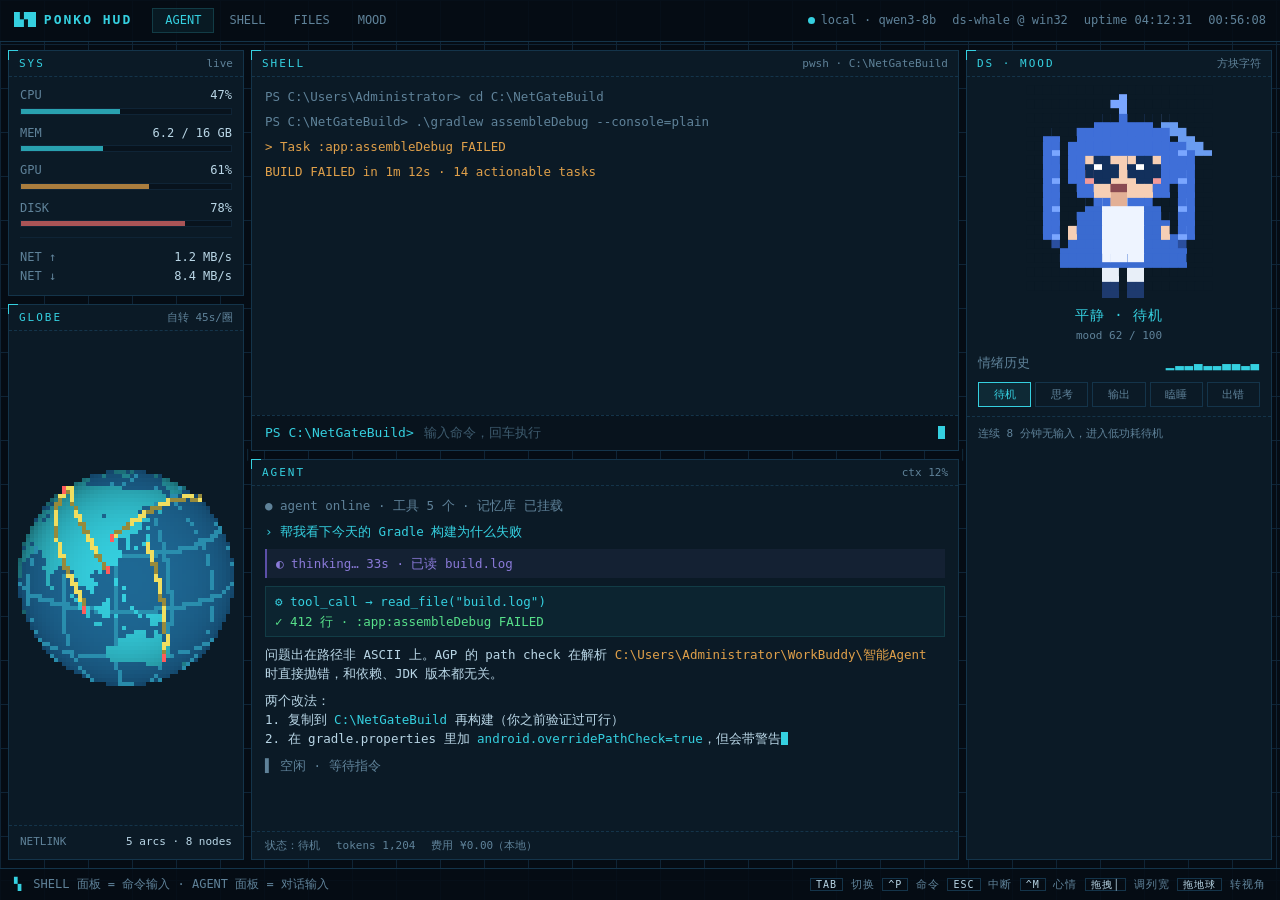
==== mockup/index.html @ c3dc3ac3 "自研文件加版权水印: 50 个文件首行加 Ponko-HUD · (c) 2026 visitor257 · MIT License · github.com/visitor257/Ponko-HUD" ====
<!DOCTYPE html>
<!-- Ponko-HUD · (c) 2026 visitor257 · MIT License · github.com/visitor257/Ponko-HUD -->
<html lang="zh-CN">
<head>
<meta charset="utf-8">
<title>PONKO HUD · 界面视觉稿</title>
<style>
  *{box-sizing:border-box}
  :root{
    --accent:#35d0e0;
    --accent-dim:#123c46;
    --line:#14344a;
    --line-soft:#0f2436;
    --bg:#050c14;
    --panel:#0b1a26;
    --panel-2:#08131d;
    --text:#b9d6e6;
    --text-dim:#5f8299;
    --font:"Cascadia Mono","JetBrains Mono","Sarasa Mono SC",Consolas,"Microsoft YaHei Mono",monospace;
  }
  html,body{height:100%}
  body{
    margin:0;background:var(--bg);color:var(--text);
    font-family:var(--font);font-size:13px;line-height:1.55;
    -webkit-font-smoothing:antialiased;
  }
  .app{
    height:100vh;display:grid;grid-template-rows:42px 1fr 32px;
    background-image:linear-gradient(var(--line-soft) 1px,transparent 1px),linear-gradient(90deg,var(--line-soft) 1px,transparent 1px);
    background-size:44px 44px;
  }
  .bar{display:flex;align-items:center;gap:14px;padding:0 14px;border-bottom:1px solid var(--line);background:rgba(5,12,20,.86)}
  .logo{color:var(--accent);letter-spacing:2px;font-weight:600}
  .logo b{background:var(--accent);color:#04141a;padding:0 6px;margin-right:8px}
  .tabs{display:flex;gap:2px;margin-left:6px}
  .tab{padding:2px 12px;color:var(--text-dim);border:1px solid transparent;font-size:12px}
  .tab.on{color:var(--accent);border-color:var(--accent-dim);background:rgba(53,208,224,.07)}
  .spacer{flex:1}
  .meta{color:var(--text-dim);font-size:12px;display:flex;gap:16px;align-items:center}
  .dot{width:7px;height:7px;border-radius:50%;background:var(--accent);display:inline-block;margin-right:6px;animation:pulse 2.4s ease-in-out infinite}
  @keyframes pulse{0%,100%{opacity:1}50%{opacity:.25}}
  .main{display:flex;padding:8px;min-height:0}
  .panel{background:var(--panel);border:1px solid var(--line);display:flex;flex-direction:column;min-height:0;position:relative;transition:border-color .15s}
  .panel:hover{border-color:var(--accent-dim)}
  .col{display:flex;flex-direction:column;gap:8px;min-height:0}
  .split{width:7px;flex:none;cursor:col-resize;display:flex;align-items:center;justify-content:center;color:var(--line)}
  .split::before{content:"│";font-size:10px}
  .split:hover,.split.active{color:var(--accent)}
  .chat::-webkit-scrollbar{width:6px}
  .chat::-webkit-scrollbar-thumb{background:var(--accent-dim)}
  .chat::-webkit-scrollbar-track{background:transparent}
  .panel::after{content:"";position:absolute;top:-1px;left:-1px;width:9px;height:9px;border-top:1px solid var(--accent);border-left:1px solid var(--accent)}
  .ph{padding:4px 10px;font-size:11px;letter-spacing:2px;color:var(--accent);border-bottom:1px dashed var(--line);display:flex;justify-content:space-between}
  .ph span{color:var(--text-dim);letter-spacing:0}
  .pb{padding:9px 11px;overflow:hidden}
  .row{display:flex;justify-content:space-between;margin-bottom:3px;font-size:12px}
  .row i{color:var(--text-dim);font-style:normal}
  .bar-track{height:7px;background:var(--panel-2);border:1px solid var(--line-soft);margin-bottom:9px;position:relative;overflow:hidden}
  .bar-fill{height:100%;background:var(--accent);opacity:.75}
  .bar-fill.warn{background:#e0a04a}
  .bar-fill.crit{background:#e06a6a}
  .sep{height:1px;background:var(--line-soft);margin:10px 0}
  .spark{color:var(--accent);letter-spacing:1px;font-size:14px}
  .kv{display:flex;justify-content:space-between;font-size:12px;color:var(--text-dim)}
  .kv b{color:var(--text);font-weight:400}
  .term{flex:1;padding:9px 13px;overflow-y:auto;font-size:12.5px;color:var(--text-dim);line-height:1.75}
  .term p{margin:0 0 3px}
  .term .warn{color:#e0a04a}
  .cmdline{display:flex;align-items:center;gap:8px;border-top:1px dashed var(--line);padding:7px 13px;background:var(--panel-2)}
  .cmdline .ps{color:var(--accent);white-space:nowrap}
  .cmdline input::placeholder{color:#3d5a6d}
  .moodhist{display:flex;justify-content:space-between;align-items:baseline;padding:0 11px 8px;color:var(--text-dim)}
  /* chat */
  .chat{flex:1;padding:10px 13px;overflow-y:auto;font-size:12.5px}
  .chat p{margin:0 0 7px}
  .sys{color:var(--text-dim)}
  .u{color:var(--accent)}
  .a{color:var(--text)}
  .think{color:#8a7ad8;background:rgba(138,122,216,.07);border-left:2px solid #5b4fa8;padding:5px 9px;margin-bottom:8px}
  .tool{border:1px solid var(--accent-dim);background:rgba(53,208,224,.05);padding:5px 9px;margin-bottom:8px}
  .tool .t{color:var(--accent)}
  .tool .r{color:#57e08a}
  .cursor{display:inline-block;width:7px;height:13px;background:var(--accent);vertical-align:-2px;animation:blink .9s step-end infinite}
  @keyframes blink{0%,49%{opacity:1}50%,100%{opacity:0}}
  .chatfoot{border-top:1px dashed var(--line);padding:5px 13px;font-size:11px;color:var(--text-dim);display:flex;gap:16px}
  /* mood */
  .charbox{padding:10px 0 4px;text-align:center}
  pre.art{margin:0;display:inline-block;font-size:14px;line-height:14px;letter-spacing:0;font-family:var(--font)}
  .moodname{text-align:center;font-size:14px;color:var(--accent);letter-spacing:1px}
  .moodval{text-align:center;font-size:11px;color:var(--text-dim);margin-bottom:8px}
  .chips{display:flex;flex-wrap:wrap;gap:4px;padding:0 11px 9px}
  .chip{flex:1 1 auto;text-align:center;font-size:11px;padding:3px 6px;border:1px solid var(--line);color:var(--text-dim);cursor:pointer;user-select:none;white-space:nowrap}
  .chip:hover{border-color:var(--accent-dim);color:var(--text)}
  .chip.on{border-color:var(--accent);color:var(--accent);background:rgba(53,208,224,.08)}
  .tip{font-size:11px;color:var(--text-dim);padding:0 11px 10px;border-top:1px dashed var(--line);padding-top:8px}
  /* globe */
  .globebox{flex:1;display:flex;align-items:center;justify-content:center;min-height:0;padding:8px;position:relative}
  canvas.globe{image-rendering:pixelated;cursor:grab}
  canvas.globe.grabbing{cursor:grabbing}
  .globeinfo{display:flex;justify-content:space-between;font-size:11px;color:var(--text-dim);padding:0 11px 9px;border-top:1px dashed var(--line);padding-top:7px}
  .globeinfo b{color:var(--text);font-weight:400}
  .foot{display:flex;align-items:center;gap:12px;padding:0 14px;border-top:1px solid var(--line);background:rgba(5,12,20,.86);font-size:12px}
  .prompt{color:var(--accent)}
  .keys{color:var(--text-dim);font-size:11px;margin-left:auto;letter-spacing:1px}
  .keys kbd{border:1px solid var(--line);padding:0 5px;color:var(--text);font-family:var(--font);font-size:10px}
  input.cmd{flex:1;background:transparent;border:0;outline:0;color:var(--text);font-family:var(--font);font-size:12.5px;caret-color:var(--accent)}
</style>
</head>
<body>
<div class="app">

  <div class="bar">
    <div class="logo"><b>▚</b>PONKO HUD</div>
    <div class="tabs">
      <div class="tab on">AGENT</div>
      <div class="tab">SHELL</div>
      <div class="tab">FILES</div>
      <div class="tab">MOOD</div>
    </div>
    <div class="spacer"></div>
    <div class="meta">
      <span><span class="dot"></span>local · qwen3-8b</span>
      <span id="host">ds-whale @ win32</span>
      <span>uptime 04:12:31</span>
      <span id="clock">--:--:--</span>
    </div>
  </div>

  <div class="main">

    <div class="col" id="pLeft" style="width:236px;flex:none">
      <div class="panel">
        <div class="ph">SYS<span>live</span></div>
        <div class="pb">
          <div class="row"><i>CPU</i><span>47%</span></div>
          <div class="bar-track"><div class="bar-fill" style="width:47%"></div></div>
          <div class="row"><i>MEM</i><span>6.2 / 16 GB</span></div>
          <div class="bar-track"><div class="bar-fill" style="width:39%"></div></div>
          <div class="row"><i>GPU</i><span>61%</span></div>
          <div class="bar-track"><div class="bar-fill warn" style="width:61%"></div></div>
          <div class="row"><i>DISK</i><span>78%</span></div>
          <div class="bar-track"><div class="bar-fill crit" style="width:78%"></div></div>
          <div class="sep"></div>
          <div class="kv"><span>NET ↑</span><b>1.2 MB/s</b></div>
          <div class="kv"><span>NET ↓</span><b>8.4 MB/s</b></div>
        </div>
      </div>

      <div class="panel" style="flex:1;min-height:0">
        <div class="ph">GLOBE<span id="globestat">自转 45s/圈</span></div>
        <div class="globebox" id="globebox"><canvas class="globe" id="globe"></canvas></div>
        <div class="globeinfo">
          <span>NETLINK</span>
          <b><span id="arcsN">5</span> arcs · <span id="nodesN">8</span> nodes</b>
        </div>
      </div>
    </div>

    <div class="split" id="s1"></div>

    <div class="col" style="flex:1;min-width:0">
      <div class="panel" style="flex:1;min-height:0">
        <div class="ph">SHELL<span>pwsh · C:\NetGateBuild</span></div>
        <div class="term">
          <p>PS C:\Users\Administrator&gt; cd C:\NetGateBuild</p>
          <p>PS C:\NetGateBuild&gt; .\gradlew assembleDebug --console=plain</p>
          <p class="warn">&gt; Task :app:assembleDebug FAILED</p>
          <p class="warn">BUILD FAILED in 1m 12s · 14 actionable tasks</p>
        </div>
        <div class="cmdline">
          <span class="ps">PS C:\NetGateBuild&gt;</span>
          <input class="cmd" placeholder="输入命令，回车执行" spellcheck="false">
          <span class="cursor"></span>
        </div>
      </div>

      <div class="panel" style="flex:1;min-height:0">
        <div class="ph">AGENT<span id="ctx">ctx 12%</span></div>
      <div class="chat">
        <p class="sys">● agent online · 工具 5 个 · 记忆库 已挂载</p>
        <p class="u">› 帮我看下今天的 Gradle 构建为什么失败</p>
        <div class="think">◐ thinking… 33s · 已读 build.log</div>
        <div class="tool">
          <div class="t">⚙ tool_call → read_file("build.log")</div>
          <div class="r">✓ 412 行 · :app:assembleDebug FAILED</div>
        </div>
        <p class="a">问题出在路径非 ASCII 上。AGP 的 path check 在解析
        <span style="color:#e0a04a">C:\Users\Administrator\WorkBuddy\智能Agent</span>
        时直接抛错，和依赖、JDK 版本都无关。</p>
        <p class="a">两个改法：<br>
        1. 复制到 <span class="u">C:\NetGateBuild</span> 再构建（你之前验证过可行）<br>
        2. 在 gradle.properties 里加 <span class="u">android.overridePathCheck=true</span>，但会带警告<span class="cursor"></span></p>
        <p class="sys" id="streamline">▌ 流式输出中 · 3.2 tok/s</p>
      </div>
      <div class="chatfoot">
        <span id="footstate">状态：待机</span>
        <span>tokens 1,204</span>
        <span>费用 ¥0.00（本地）</span>
      </div>
      </div>
    </div>

    <div class="split" id="s2"></div>

    <div class="col" id="pRight" style="width:306px;flex:none">
      <div class="panel" style="flex:1;min-height:0">
        <div class="ph">DS · MOOD<span>方块字符</span></div>
        <div class="charbox"><pre class="art" id="art"></pre></div>
        <div class="moodname" id="moodname">平静 · 待机</div>
        <div class="moodval" id="moodval">mood 62 / 100</div>
        <div class="moodhist"><span>情绪历史</span><span class="spark" id="spark">▁▂▂▃▂▂▃▃▂▃</span></div>
        <div class="chips" id="chips">
          <div class="chip on" data-s="idle">待机</div>
          <div class="chip" data-s="think">思考</div>
          <div class="chip" data-s="stream">输出</div>
          <div class="chip" data-s="sleepy">瞌睡</div>
          <div class="chip" data-s="error">出错</div>
        </div>
        <div class="tip" id="tip">连续 8 分钟无输入，进入低功耗待机</div>
      </div>
    </div>

  </div>

  <div class="foot">
    <span class="prompt">▚</span>
    <span style="color:var(--text-dim)">SHELL 面板 = 命令输入 · AGENT 面板 = 对话输入</span>
    <span class="keys"><kbd>TAB</kbd> 切换 <kbd>^P</kbd> 命令 <kbd>ESC</kbd> 中断 <kbd>^M</kbd> 心情 <kbd>拖拽│</kbd> 调列宽 <kbd>拖地球</kbd> 转视角</span>
  </div>

</div>

<script>
/*PIXEL-BEGIN*/
const W = 22, H = 30, BG = '#0b1a26';
const P = {
  hair:'#3f6fd8', hi:'#7aa6ff', dark:'#2a4e9e',
  skin:'#f6cfb5', sh:'#e3b096',
  eye:'#12305c', white:'#ffffff', blush:'#f19a9a',
  dress:'#3a6bd0', apron:'#eef4ff', sock:'#e8eff8', shoe:'#1e3a6e',
  fin:'#6a9cf0', zzz:'#93bcff', spark:'#ffe08a', tear:'#8fd8ff', mouth:'#8a4a52'
};
function build(st){
  const g=[]; for(let y=0;y<H;y++) g.push(new Array(W).fill(BG));
  const set=(x,y,c)=>{ x=Math.round(x); y=Math.round(y); if(x>=0&&x<W&&y>=0&&y<H) g[y][x]=c; };
  const ell=(cx,cy,rx,ry,c,f)=>{
    for(let y=Math.floor(cy-ry);y<=Math.ceil(cy+ry);y++)
      for(let x=Math.floor(cx-rx);x<=Math.ceil(cx+rx);x++){
        const dx=(x-cx)/rx, dy=(y-cy)/ry;
        if(dx*dx+dy*dy<=1 && (!f||f(x,y))) set(x,y,c);
      }
  };
  for(let y=7;y<=21;y++){ set(2,y,P.hair); set(3,y,P.hair); set(18,y,P.hair); set(19,y,P.hair); }
  for(let y=9;y<=21;y+=4){ set(3,y,P.hi); set(18,y,P.hi); }
  set(3,22,P.dark); set(18,22,P.dark);
  set(11,1,P.hi); set(11,2,P.hi); set(11,3,P.hi); set(10,2,P.hi);
  for(let i=0;i<5;i++){ set(16+i,5+i,P.fin); set(17+i,5+i,P.fin); }
  ell(11,10.5,7,6.5,P.hair);
  ell(11,8.6,6.2,4.4,P.hi,(x,y)=> y<9 && x<14 && x>8);
  ell(11,11.6,4.7,4.5,P.skin);
  ell(11,10.5,7,6.5,P.hair,(x,y)=> y<=9);
  ell(11,10.5,7,6.5,P.hair,(x,y)=> y>9 && (x<=5 || x>=17));
  const eyeL=8.5, eyeR=13.5;
  if(st==='sleepy'){
    for(let x=eyeL-1.5;x<=eyeL+1.5;x++) set(x,12,P.eye);
    for(let x=eyeR-1.5;x<=eyeR+1.5;x++) set(x,12,P.eye);
  } else if(st==='error'){
    [-1,0,1].forEach(d=>{ set(eyeL-1+d,12+(d===0?-1:0),P.eye); set(eyeR-1+d,12+(d===0?-1:0),P.eye); });
  } else if(st==='think'){
    ell(eyeL,11.6,1.7,1.9,P.eye);
    for(let x=eyeR-1.5;x<=eyeR+1.5;x++) set(x,12,P.eye);
  } else {
    const r = st==='stream' ? 2.05 : 1.7;
    ell(eyeL,11.6,r,r*1.15,P.eye); ell(eyeR,11.6,r,r*1.15,P.eye);
    set(eyeL-0.6,11,P.white); set(eyeR-0.6,11,P.white);
  }
  if(st==='idle'||st==='stream'){ set(7,13.4,P.blush); set(15,13.4,P.blush); }
  if(st==='stream'){ set(10,14,P.mouth); set(11,14,P.mouth); set(10,15,P.mouth); set(11,15,P.mouth); }
  else if(st==='error'){ set(10,15,P.mouth); set(11,14.6,P.mouth); set(12,15,P.mouth); }
  else { set(10,14,P.mouth); set(11,14,P.mouth); }
  if(st==='sleepy'){ set(2,5,P.zzz); set(3,4,P.zzz); set(4,3,P.zzz); set(1,3,P.zzz); }
  if(st==='think'){ set(18,13,P.spark); set(19,13,P.spark); set(20,13,P.spark); }
  if(st==='stream'){ set(4,4,P.spark); set(20,16,P.spark); set(3,17,P.spark); }
  if(st==='error'){ set(15,14,P.tear); set(15,15,P.tear); }
  set(10,15,P.sh); set(11,15,P.sh); set(10,16,P.sh); set(11,16,P.sh);
  for(let y=17;y<=25;y++){ const hw=Math.round(4+(y-17)*0.42); for(let x=11-hw;x<=11+hw;x++) set(x,y,P.dress); }
  for(let y=18;y<=24;y++) for(let x=9;x<=13;x++) set(x,y,P.apron);
  for(let x=9;x<=13;x++) set(x,17,P.apron);
  set(6,18,P.dress); set(6,19,P.dress); set(5,20,P.skin); set(5,21,P.skin);
  set(15,18,P.dress); set(15,19,P.dress); set(16,20,P.skin); set(16,21,P.skin);
  for(let y=26;y<=27;y++){ set(9,y,P.sock); set(10,y,P.sock); set(12,y,P.sock); set(13,y,P.sock); }
  for(let y=28;y<=29;y++){ set(9,y,P.shoe); set(10,y,P.shoe); set(12,y,P.shoe); set(13,y,P.shoe); }
  return g;
}
/*PIXEL-END*/

const STATES = {
  idle:   {name:'平静 · 待机',  color:'#35d0e0', mood:62, sp:'▁▂▂▃▂▂▃▃▂▃', foot:'状态：待机',   line:'▌ 空闲 · 等待指令',        tip:'连续 8 分钟无输入，进入低功耗待机'},
  think:  {name:'专注 · 思考中', color:'#ffb454', mood:78, sp:'▃▄▃▅▆▅▄▅▆▇', foot:'状态：思考中', line:'◐ 推理中 · 已调用 1 个工具', tip:'上下文 12% · 单轮思考 33s'},
  stream: {name:'兴奋 · 输出中', color:'#57e08a', mood:88, sp:'▂▃▅▆▇█▇▆▇█', foot:'状态：输出中', line:'▌ 流式输出中 · 3.2 tok/s',  tip:'3.2 tok/s · 已输出 1,204 tokens'},
  sleepy: {name:'困倦 · 打瞌睡', color:'#8b7ff0', mood:30, sp:'▅▄▃▂▂▁▁▁▂▁', foot:'状态：打瞌睡', line:'z Z z · 已 42 分钟空闲',    tip:'已 42 分钟空闲，建议丢点新任务给它'},
  error:  {name:'沮丧 · 出错',  color:'#ff6b6b', mood:22, sp:'▆▅▇▆▅▃▂▁▁▁', foot:'状态：出错',   line:'! 上次构建失败 · 重试中', tip:'上一轮工具调用失败，心情回落'}
};

const art = document.getElementById('art');
function render(state){
  const g = build(state);
  let html = '';
  for(let y=0; y<H; y+=2){
    for(let x=0; x<W; x++){
      html += '<span style="color:'+g[y][x]+';background:'+g[y+1][x]+'">▀</span>';
    }
    html += '\n';
  }
  art.innerHTML = html;
  const m = STATES[state];
  document.documentElement.style.setProperty('--accent', m.color);
  document.getElementById('moodname').textContent = m.name;
  document.getElementById('moodval').textContent = 'mood ' + m.mood + ' / 100';
  document.getElementById('tip').textContent = m.tip;
  document.getElementById('spark').textContent = m.sp;
  document.getElementById('footstate').textContent = m.foot;
  document.getElementById('streamline').textContent = m.line;
}

document.getElementById('chips').addEventListener('click', e=>{
  const chip = e.target.closest('.chip');
  if(!chip) return;
  document.querySelectorAll('.chip').forEach(c=>c.classList.remove('on'));
  chip.classList.add('on');
  render(chip.dataset.s);
});

function tick(){
  const d = new Date();
  const p = n => String(n).padStart(2,'0');
  document.getElementById('clock').textContent = p(d.getHours())+':'+p(d.getMinutes())+':'+p(d.getSeconds());
}
function makeDrag(split, panel, dir){
  let sx=0, sw=0;
  split.addEventListener('mousedown', e=>{ sx=e.clientX; sw=panel.offsetWidth; split.classList.add('active'); e.preventDefault(); });
  window.addEventListener('mousemove', e=>{
    if(split.classList.contains('active')) panel.style.width = Math.max(170, sw + (e.clientX - sx)*dir) + 'px';
  });
  window.addEventListener('mouseup', ()=> split.classList.remove('active'));
}
makeDrag(document.getElementById('s1'), document.getElementById('pLeft'), 1);
makeDrag(document.getElementById('s2'), document.getElementById('pRight'), -1);

/* ---- GLOBE：locationGlobe 的字符网格复刻（球面反投影 + 半块字符） ---- */
const MASK_B64="////////////////////////////////////////////////////////////////////////////////////////////////////////////////////////[base64]/8wAAP///gAAAAAAAAAAAAAAAAAAAAAAAAAAAAAAAAAAAAAAAAAAAAAAAAv//4D/////no+AAAAAAAAAAAAAAAAAAAAAAAAAAAAAAAAAAAAAAAAAAAAAA+AD/x///////+AAAAAAAAAAAAAAAAAAPgAAAAAAAAAAAAAAAAAAAAAAAAAAA///+Af//////4AAAAAfHgAAAAAAAAAAD4AAAAAAAAAAAAAAAAAAAAAAAAADzH//5////////wAAAAAfsAAAAAAAAAAAAD4AAAAAAAAAAAAAAAAAAAAAAEYIABO/Ad///////+AAAAAOCAAAAAAAAAAAAAcAAAAAAAAAAAAAAAAAAAAAB9CAA69+AP///////8AAAAAAAAAAAAAA4AAAAB+8AAAAAAAAAAAAAAAAAAAAAX/4czj4AAAP/////uAAAAAAAAAAAADgAAAB////AAAB9oAAAAAAAAAAAAAAOAgAAAAAAAAH////+eAAAAAAAAAAAAOAAAAf////AAAAAAAAAAAAAAAAAAAAP+AYe+O9AAAD////v8AAAAAAAAAAAA4AAAH//////H4AGAAAAAAAAAAAAAAAfv+4/Q/9gAAD////6wAAAAAAAAAAABwAHln///////8AfwAAAAAwAAAAAAAAOP/8E4//9AADf////wAAAAAAAAAAADwAP/////////4///wAAAAAAAP8AAAEAHf+B8f//YAA////+wAAAAAAD/gAAAcA///////////////8AAAAAB///+f/3H//D+Dzf4AB3///8AAAAAAB//4AAQA+fv///////////////v8wAP////////R8D/z5P+AAf//zAAAAAAAP///wMH//3+/////////////////+AD/////+///////4f/wA///wAAAAAAAP///+P////v//////////////////4E//////8//////gjv+A///gAAAAAAAf//5+P//////////////////////74///////4/////7A/+YAf/wAA/8AAAA/8f+D///////////////////////AwIf///////////zw//gAP/gAAP8AAAD/4/+f//////////////////////+AMH///////////+HIA/wAP/gAADAAAAP/z/////////////////////////+AAf///////////8AwgHAAD/AAAAAAAA//H/////////////////////////7AAf///////9///wAA/AAAB+AAAAAAAB/+H/O////////////////////jv+AAAP//z////////wAA/4AAAOAAAAAAAB//H/n////////////////////A/8AAAR/bAD////9//gAA/4wAAAAAAAAAAB//g7///////////////////++DgAAAAAD0AAf//////4AA/94AAAAAAAAAYA52D7/3////////////////4AAHAAAAAADcAAP////+/8AAf/8AAAAAAAAD8AC+i///////////////////wAAfgAAAAAMAAAD///////wCf/+AAAAAAAAA8AOeH///////////////////AAA/gAAAABwAAAD///////+Af//AAAAAAAAA8APQH//////////////v///8AAA/AAAAAEAAAAAf///////z///4AAAAAAAHuANRv//////////////v///+AAA/AAAAAQAAAABf///////x///8AAAAAAAPHg/////////////////f////6AA8AAAAAAAAAAAn///////5///8AAAAAAAPPx////////////////9/////+AA4AAAAAAAAAAAD///////////4AAAAAAAAP3///////////////9//////6AAgAAAAAAAAAAAD///////////kAAAAAAAAQf//////////////////////7AAAAAAAAAAAAAABv/////v//+MPAAAAAAAAC///////////////////////7AAAAAAAAAAAAAAAf/////z///wfgAAAAAAAf///////////////////////yAAAAAAAAAAAAAAAP////+B///gDgAAAAAAAH///////////////////////iAAAAAAAAAAAAAAAP/////////pAAAAAAAAAD/////vv////////////////DAAAAAAAAAAAAAAAP/////5H//+AAAAAAAAAB//v//H//f/////////////+AAAAAAAAAAAAAAAAP/////7n/+4AAAAAAAAAB//H/+AP/P/////////////8CAAAAAAAAAAAAAAAP/////z8fwAAAAAAAAADj/jz/8AD/H/////////////4HwAAAAAAAAAAAAAAP/////zx/gAAAAAAAAAH/4Bw/8AB/B///+////////+ADAAAAAAAAAAAAAAAP//////v/wAAAAAAAAAH/4A8f8PB/g////////////8AAAAAAAAAAAAAAAAAP///////8AAAAAAAAAAH/gMHfJ///x////////////4AMAAAAAAAAAAAAAAAP///////8AAAAAAAAAAH/IMCOP///x///////////ZwAMAAAAAAAAAAAAAAAH///////4AAAAAAAAAAH/AACHH///g///////////BwAMAAAAAAAAAAAAAAAH///////wAAAAAAAAAAH+AAYGH///x///////////44CYAAAAAAAAAAAAAAAD///////wAAAAAAAAAAAgf+AABs//////////////g4D4AAAAAAAAAAAAAAAB///////4AAAAAAAAAAAh/+AAgE//////////////A4f4AAAAAAAAAAAAAAAB///////gAAAAAAAAAAB//+AAAA//////////////Ax2AAAAAAAAAAAAAAAAAP/////+AAAAAAAAAAAD//+AAAB//////////////wjwAAAAAAAAAAAAAAAAAH/////8AAAAAAAAAAAH///4OAB//////////////wDAAAAAAAAAAAAAAAAAAH/////4AAAAAAAAAAAP///8P4T//////////////wCAAAAAAAAAAAAAAAAAACf////4AAAAAAAAAAAP////v////////////////4AAAAAAAAAAAAAAAAAAAB///zgYAAAAAAAAAAAP/////////n///////////wAAAAAAAAAAAAAAAAAAAAv//AAYAAAAAAAAAAAf/////////n///////////wAAAAAAAAAAAAAAAAAAAB3/+AAcAAAAAAAAAAB///////8//z///////////gAAAAAAAAAAAAAAAAAAAAb/+AAMgAAAAAAAAAD///////8//4X//////////AAAAAAAAAAAAAAAAAAAAAJ/+AANAAAAAAAAAAH///////+f/0T//////////AAAAAAAAAAAAAAAAAAAAAI/8AABAAAAAAAAAAH///////+f/94Af///////+QAAAAAAAAAAAAAAAAAAAACf8AAAoAAAAAAAAAP////////P//+AP///////4wAAAAAAAAAAAAAAAAAAAAAP8AAvAAAAAAAAAAf////////n///AH///////AgAAAAAAAAAAAAAAAAAAAAAH+AYTgAAAAAAAAAf////////n//+AD///P//+AAAAAAAAAAAAAAAAAAAAAAAH+B4AYAAAAAAAAAf////////j//+AA//4P/+IAAAAAAAAAAAAAAAgAAAAAAAH/B4ABwAAAAAAAAf////////h//8AAf/gD/8YAAAAAAAAAAAAAAAAAAAAAAAD/nwAH9AAAAAAAAP////////x//4AAf/AD/8QAAAAAAAAAAAAAAAAAAAAAAAAf/wAAAAAAAAAAAP////////4//gAAf+AB/+AAwAAAAAAAAAAAAAAAAAAAAAAH/wAAAAAAAAAAAf////////4/+AAAf8AD//AAwAAAAAAAAAAAAAAAAAAAAAAAP/AAAAAAAAAAAf////////+f8AAAP4AAP/gAwAAAAAAAAAAAAAAAAAAAAAAAD/gAAAAAAAAAAf////////+fgAAAPwAAP/gAwAAAAAAAAAAAAAAAAAAAAAAAA/gAAAAAAAAAAf/////////eAAAAHwAAP/gAsAAAAAAAAAAAAAAAAAAAAAAAAHgAAAAAAAAAAf/////////gBAAAHwAAM/gAGAAAAAAAAAAAAAAAAAAAAAAAADABoAAAAAAAAf/////////gIAAADwAAMfgALAAAAAAAAAAAAAAAAAAAAAAAADgP/OAAAAAAAH//////////4AAADwAAIPABAAAAAAAAAAAAAAAAAAAAAAAAABwPf+AAAAAAAD//////////4AAAD4AAIGACJAAAAAAAAAAAAAAAAAAAAAAAAA9///AAAAAAAB//////////wAAABIAAMAAEHAAAAAAAAAAAAAAAAAAAAAAAAAE///wAAAAAAB//////////wAAAAMAAGAAALgAAAAAAAAAAAAAAAAAAAAAAAAAf//4AAAAAAAf/////////gAAAAMAADAAMDAAAAAAAAAAAAAAAAAAAAAAAAAA////gAAAAAAP/B///////gAAAAAABDgAeAAAAAAAAAAAAAAAAAAAAAAAAAAAf///4AAAAAACAA3//////AAAAAAAAzwA+AAAAAAAAAAAAAAAAAAAAAAAAAAAf///4AAAAAAAAAL/////+AAAAAAAAZwB8AAAAAAAAAAAAAAAAAAAAAAAAAAA////8AAAAAAAAAD/////8AAAAAAAAPwH8AIAAAAAAAAAAAAAAAAAAAAAAAAB////+AAAAAAAAAH/////4AAAAAAAAHwf8AYAAAAAAAAAAAAAAAAAAAAAAAAD/////AAAAAAAAAH/////gAAAAAAAAH4f80IAAAAAAAAAAAAAAAAAAAAAABAH/////gAAAAAAAAH///z/gAAAAAAAAD4f8ASgAAAAAAAAAAAAAAAAAAAAAAAH/////8AAAAAAAAH///z/AAAAAAAAAB8P5wRwAAAAAAAAAAAAAAAAAAAAAAAH/////+AAAAAAAAD////+AAAAAAAAAB+P5wAT4AAAAAAAAAAAAAAAAAAAAAAH//////4AAAAAAAB////8AAAAAAAAAA+C5Qqf/AAAAAAAAAAAAAAAAAAAAAAH//////8AAAAAAAA//+/8AAAAAAAAAAcAAQAH/gAAAAAAAAAAAAAAAAAAAAAH///////gAAAAAAA//+/4AAAAAAAAAAMABAAI/xwAAAAAAAAAAAAAAAAAAAAH///////gAAAAAAA////8AAAAAAAAAADgAAAI/8BAAAAAAAAAAAAAAAAAAAAD///////gAAAAAAAf//f4AAAAAAAAAAB+AABA/4AAAAAAAAAAAAAAAAAAAAAB///////gAAAAAAAf///8AAAAAAAAAAAAu5gAPMACAAAAAAAAAAAAAAAAAAAA///////AAAAAAAAf///8AAAAAAAAAAAABCAACHgGAAAAAAAAAAAAAAAAAAAA///////AAAAAAAAP//9+AAAAAAAAAAAAAAAAAAAAAAAAAAAAAAAAAAAAAAAAf/////+AAAAAAAAP//9+AAAAAAAAAAAAAADgCAAAAAAAAAAAAAAAAAAAAAAAf/////8AAAAAAAAf//9+AQAAAAAAAAAAAAD+CAAAAAAAAAAAAAAAAAAAAAAAP/////4AAAAAAAAf//9+AwAAAAAAAAAAAAD8HAAAAAAAAAAAAAAAAAAAAAAAP/////4AAAAAAAA////+AwAAAAAAAAAAAB/8HgAAAAAAAAAAAAAAAAAAAAAAH3////4AAAAAAAA////+DwAAAAAAAAAAAD/+HwAAAAAAAAAAAAAAAAAAAAAAB/////4AAAAAAAA////8PwAAAAAAAAAAAH//HwAABABAAAAAAAAAAAAAAAAAAf////4AAAAAAAA////wPwAAAAAAAAAAAP///wAAAAAAAAAAAAAAAAAAAAAAAP////wAAAAAAAA////gPgAAAAAAAAAAAP///wAAAAAAAAAAAAAAAAAAAAAAAP////wAAAAAAAAf///APgAAAAAAAAAAAf///8AAAAAAAAAAAAAAAAAAAAAAAP////wAAAAAAAAf//+APgEAAAAAAAAAD////+AAIAAAAAAAAAAAAAAAAAAAAP////gAAAAAAAAP//+AfAAAAAAAAAAAf////+AAEAAAAAAAAAAAAAAAAAAAAP////AAAAAAAAAP///AfAAAAAAAAAAA//////gAAAAAAAAAAAAAAAAAAAAAAf///4AAAAAAAAAP///APAAAAAAAAAAA//////gAAAAAAAAAAAAAAAAAAAAAAP///gAAAAAAAAAH//+AOAAAAAAAAAAB//////wAAAAAAAAAAAAAAAAAAAAAAf///AAAAAAAAAAH//4AEAAAAAAAAAAB//////4AAAAAAAAAAAAAAAAAAAAAAf//+AAAAAAAAAAH//4AAAAAAAAAAAAB//////4AAAAAAAAAAAAAAAAAAAAAAf///AAAAAAAAAAH//4AAAAAAAAAAAAA//////4AAAAAAAAAAAAAAAAAAAAAAf//+AAAAAAAAAAD//wAAAAAAAAAAAAA//////8AAAAAAAAAAAAAAAAAAAAAAf//8AAAAAAAAAAB//gAAAAAAAAAAAAAf/////4AAAAAAAAAAAAAAAAAAAAAA///8AAAAAAAAAAB//gAAAAAAAAAAAAAf/////4AAAAAAAAAAAAAAAAAAAAAA///4AAAAAAAAAAA//AAAAAAAAAAAAAAP/////4AAAAAAAAAAAAAAAAAAAAAA///wAAAAAAAAAAA/+AAAAAAAAAAAAAAP/AP//wAAAAAAAAAAAAAAAAAAAAAA///gAAAAAAAAAAA/4AAAAAAAAAAAAAAf8AH//wAAAAAAAAAAAAAAAAAAAAAA///AAAAAAAAAAAAYAAAAAAAAAAAAAAAOAAF//gAAAAAAAAAAAAAAAAAAAAAB//4AAAAAAAAAAAAAAAAAAAAAAAAAAAAAAAA//AAABAAAAAAAAAAAAAAAAAAB//4AAAAAAAAAAAAAAAAAAAAAAAAAAAAAAAAP/AAAAgAAAAAAAAAAAAAAAAAD//4AAAAAAAAAAAAAAAAAAAAAAAAAAAAAAAAP/AAAAQAAAAAAAAAAAAAAAAAB//wAAAAAAAAAAAAAAAAAAAAAAAAAAAAAAAABYAAAA8AAAAAAAAAAAAAAAAAB/8AAAAAAAAAAAAAAAAAAAAAAAAAAAAAAAAAAAAAAA4AAAAAAAAAAAAAAAAAD/8AAAAAAAAAAAAAAAAAAAAAAAAAAAAAAAAAAAAAAAYAAAAAAAAAAAAAAAAAD/gAAAAAAAAAAAAAAAAAAAAAAAAAAAAAAAAAAcAAADAAAAAAAAAAAAAAAAAAD/4AAAAAAAAAAAAAAAAAAAAAAAAAAAAAAAAAAcAAAHAAAAAAAAAAAAAAAAAAB/gAAAAAAAAAAAAAAAAAAAAAAAAAAAAAAAAAAIAAAOAAAAAAAAAAAAAAAAAAH/gAAAAAAAAAAAAAAAAAAAAAAAAAAAAAAAAAAAAAA4AAAAAAAAAAAAAAAAAAH+AAAAAAAAAAAAAAAAAAAAAAAAAAAAAAAAAAAAAAB4AAAAAAAAAAAAAAAAAAO8AAAAAAAAAAAAAAAAAAAAAAAAAAAAAAAAAAAAAAAwAAAAAAAAAAAAAAAAAAG/gAAAAAAAAAAAAAAAAAAAAAAAAAAAAAAAAAAAAAAAAAAAAAAAAAAAAAAAAAP/[base64]/AAAAAAAAAAAAAAAAAAf4AAAAOBQANAOk1AAAAAAAAAAAAAAAAAAAAAAAAAD+AAAAAAAAAAAAAAAAAB3/0AAA//4AAAB/d/wAAAAAAAAAAAAAAAAAAAAAAAB/gAAAAAAAAAAAAAAAAfv/+cAf//2IACD/f/8AAAAAAAAAAAAAAAAAAAAAAAj+AAAAAAAAAAAAAAAyAv///7x///+EAD//////4AAAAAAAAAAAAAAAAAAAAD//AAAAAAAAB//+V////P///7////+AAD///////gAAAAAAAAAAAAAAAAAAAB//AAAAAAAA5+f/P/3/X/////f///+G8f////////gAAAAAAAAAAAAAA/AAAB//AAAAAAAff///79/+Y////4/////+f/////////wAAAAAAAAABAAAAv/+G///AAAAAAD/////////f///4X///////////////8AAAAAAAAAAf//gAf/////+AAAAAB/3/////////////r///////////////4AAAAAAAB////7/nj//////gAAAAB//////////////////////////////4gAAAAAAA/////////////9//gAAACfH/////////////9//////////////8AAAAAAD////8P///////33/wCAAB98/////////////////////////////8CvA/8D///8MBA/////9/57w8AcAfB///////////////////////////////n//////ge/Af///////+QAAAIOZ9f//x///////////////////////////////A/5+H///j///////4AHANAcfAAE3////////////////////////////g//4AAYKH///gD////////wAAAfgAAAf//////////////////////////+J3gf4AAAAAf/8AB///////5AAAHAB9//////////////////////////////+QAAAAAAAAAAAAA///////wAAA/wAb///u///////////////////////9///r8AwAAAAAAAAAMBbj///+AAAAf/QB///////////////////////+f//////+AAOgcjAAAAAAOB////f/+gHH////3///////////////////////////////EgPP/gDAAT/9f///////wAP///////////////////////////////////////4/////////////////////////////+//////////////////////////////////////////////////////////////////////////////////////////////////////////////////////////////////////////////////////";
const Globe=(function(){
  const ARCS=[[39.90,116.40,37.77,-122.42],[51.51,-0.13,1.35,103.82],[35.68,139.69,-33.87,151.21],
              [52.52,13.40,40.71,-74.01],[22.30,114.17,51.51,-0.13]];
  const NODES=[[39.90,116.40],[51.51,-0.13],[1.35,103.82],[40.71,-74.01],
               [37.77,-122.42],[-33.87,151.21],[52.52,13.40],[22.30,114.17]];
  const rad=d=>d*Math.PI/180, deg=r=>r*180/Math.PI;
  function w(lat,lon){const la=rad(lat),lo=rad(lon);
    return [Math.cos(la)*Math.sin(lo),Math.sin(la),Math.cos(la)*Math.cos(lo)];}
  // ---- 海陆位图（360x180 bit，MSB 在左，row0=北纬90）
  const bin=atob(MASK_B64), M=new Uint8Array(bin.length);
  for(let i=0;i<bin.length;i++)M[i]=bin.charCodeAt(i);
  function isLand(lat,lon){
    let c=Math.floor((lon+180)/360*360)%360; if(c<0)c+=360;
    let r=Math.floor((90-lat)/180*180); r=r<0?0:(r>179?179:r);
    const i=r*360+c; return (M[i>>3]>>(7-(i&7)))&1;
  }
  function toView(x,y,z,yaw,pitch){
    const a=rad(-yaw),ca=Math.cos(a),sa=Math.sin(a);
    const x1=x*ca+z*sa,z1=-x*sa+z*ca;
    const cp=Math.cos(rad(pitch)),sp=Math.sin(rad(pitch));
    return [x1,y*cp-z1*sp,y*sp+z1*cp];
  }
  function unproject(sx,sy,yaw,pitch){
    const r2=sx*sx+sy*sy; if(r2>1)return null;
    const sz=Math.sqrt(1-r2);
    const cp=Math.cos(rad(pitch)),sp=Math.sin(rad(pitch));
    const y1=sy*cp+sz*sp,z1=-sy*sp+sz*cp;
    const b=rad(yaw),x0=sx*Math.cos(b)+z1*Math.sin(b),z0=-sx*Math.sin(b)+z1*Math.cos(b);
    return [deg(Math.asin(Math.max(-1,Math.min(1,y1)))),deg(Math.atan2(x0,z0)),sz];
  }
  // 弧线预采样（世界坐标，抬升量随球面距离变化）
  const arcPts=ARCS.map((a,ai)=>{
    const p=w(a[0],a[1]),q=w(a[2],a[3]);
    const dot=Math.max(-1,Math.min(1,p[0]*q[0]+p[1]*q[1]+p[2]*q[2]));
    const ang=Math.acos(dot);
    const m=[p[0]+q[0],p[1]+q[1],p[2]+q[2]];
    const n=Math.hypot(m[0],m[1],m[2])||1;
    const L=1.05+0.45*ang/Math.PI;
    const c=[m[0]/n*L,m[1]/n*L,m[2]/n*L];
    const pts=[];
    for(let i=0;i<=160;i++){const t=i/160,u=1-t;
      pts.push([u*u*p[0]+2*u*t*c[0]+t*t*q[0],u*u*p[1]+2*u*t*c[1]+t*t*q[1],
                u*u*p[2]+2*u*t*c[2]+t*t*q[2],t]);}
    return pts;
  });
  const lerpC=(a,b,t)=>[a[0]+(b[0]-a[0])*t,a[1]+(b[1]-a[1])*t,a[2]+(b[2]-a[2])*t];
  const hex=h=>{h=(h||'').trim().replace('#','');
    return [parseInt(h.substr(0,2),16)||80,parseInt(h.substr(2,2),16)||208,parseInt(h.substr(4,2),16)||224];};
  const cv=document.getElementById('globe'),box=document.getElementById('globebox');
  const ctx=cv.getContext('2d');
  const SEA=[14,52,84],SEAL=[30,104,148],GRID=[44,150,180],
        ARC=[240,222,96],ARCD=[150,138,60],NODE=[255,92,92];
  let cols=0,rows=0,img=null;
  let yaw=116,pitch=18,dragging=false,lx=0,ly=0,last=0;
  function fit(){
    const s=Math.max(96,Math.min(box.clientWidth-18,box.clientHeight-18));
    const side=Math.max(64,Math.floor(s/8)*8);
    cols=side/4;rows=side/8;
    cv.width=cols*4;cv.height=rows*8;
    img=ctx.createImageData(cv.width,cv.height);
  }
  function draw(now){
    const dt=Math.min(0.1,(now-last)/1000||0);last=now;
    if(!dragging)yaw=(yaw+8*dt)%360;              // 45s 一圈，同 eDEX dayLength
    const acc=hex(getComputedStyle(document.documentElement).getPropertyValue('--accent'));
    const landDim=[acc[0]*0.22|0,acc[1]*0.22|0,acc[2]*0.22|0];
    const d=img.data,W4=cv.width;
    for(let i=3;i<d.length;i+=4)d[i]=0;
    const put=(px,py,c)=>{const x0=px*4,y0=py*4;
      for(let yy=0;yy<4;yy++){let o=(y0+yy)*W4*4+x0*4;
        for(let xx=0;xx<4;xx++){d[o]=c[0];d[o+1]=c[1];d[o+2]=c[2];d[o+3]=255;o+=4;}}};
    const top=new Array(cols*rows),bot=new Array(cols*rows);
    for(let cy=0;cy<rows;cy++)for(let cx=0;cx<cols;cx++){
      let up=null,dn=null;
      for(let half=0;half<2;half++){
        const j=cy*2+half;
        const sx=(cx+0.5)/cols*2-1, sy=1-(j+0.5)/(rows*2)*2;
        const hit=unproject(sx,sy,yaw,pitch);
        if(!hit)continue;
        const light=0.22+0.78*Math.pow(hit[2],0.85);
        let c;
        if(isLand(hit[0],hit[1])) c=lerpC(landDim,acc,light);
        else{
          c=lerpC(SEA,SEAL,light);
          const dla=Math.abs(((hit[0]+90)%30)-15),dlo=Math.abs(((hit[1]+180)%30)-15);
          if(dla>13.7||dlo>13.7)c=lerpC(c,GRID,0.85);   // 经纬网
        }
        if(half===0)up=c;else dn=c;
      }
      top[cy*cols+cx]=up;bot[cy*cols+cx]=dn;
    }
    const T=now/1000;
    arcPts.forEach((pts,ai)=>{
      for(const p of pts){
        const v=toView(p[0],p[1],p[2],yaw,pitch);
        if(v[2]<=0.02)continue;
        const px=Math.floor((v[0]+1)/2*cols),py=Math.floor((1-v[1])/2*rows*2);
        if(px<0||px>=cols||py<0||py>=rows*2)continue;
        const r=py>>1,k=cols*r+px;
        if(top[k]==null&&bot[k]==null)continue;
        const beat=0.5+0.5*Math.sin(ai*1.7+8*Math.PI*(p[3]-0.5)+T*2);
        const c=beat>0.35?ARC:ARCD;
        if(py%2===0){top[k]=c;if(bot[k]==null)bot[k]=c;}
        else{bot[k]=c;if(top[k]==null)top[k]=c;}
      }
    });
    for(const n of NODES){
      const v=toView(w(n[0],n[1])[0],w(n[0],n[1])[1],w(n[0],n[1])[2],yaw,pitch);
      if(v[2]<=0.02)continue;
      const px=Math.max(0,Math.min(cols-1,Math.floor((v[0]+1)/2*cols)));
      const py=Math.max(0,Math.min(rows*2-1,Math.floor((1-v[1])/2*rows*2)));
      const k=cols*(py>>1)+px;
      if(top[k]==null&&bot[k]==null)continue;
      top[k]=NODE;bot[k]=NODE;
    }
    for(let r=0;r<rows;r++)for(let c=0;c<cols;c++){
      const t=top[r*cols+c],b=bot[r*cols+c];
      if(t)put(c,r*2,t);
      if(b)put(c,r*2+1,b);
    }
    ctx.putImageData(img,0,0);
    requestAnimationFrame(draw);
  }
  cv.addEventListener('mousedown',e=>{dragging=true;lx=e.clientX;ly=e.clientY;
    cv.classList.add('grabbing');document.getElementById('globestat').textContent='手动 · 拖拽中';e.preventDefault();});
  window.addEventListener('mousemove',e=>{
    if(!dragging)return;
    yaw+=(e.clientX-lx)*0.45;
    pitch=Math.max(-60,Math.min(70,pitch-(e.clientY-ly)*0.35));
    lx=e.clientX;ly=e.clientY;});
  window.addEventListener('mouseup',()=>{if(!dragging)return;dragging=false;
    cv.classList.remove('grabbing');document.getElementById('globestat').textContent='自转 45s/圈';});
  window.addEventListener('resize',fit);
  fit();
  requestAnimationFrame(t=>{last=t;draw(t);});
  return {};
})();

tick(); setInterval(tick, 1000);

const q = new URLSearchParams(location.search).get('mood');
const start = q && STATES[q] ? q : 'idle';
if(start !== 'idle'){
  document.querySelectorAll('.chip').forEach(c=>c.classList.toggle('on', c.dataset.s===start));
}
render(start);
</script>
</body>
</html>
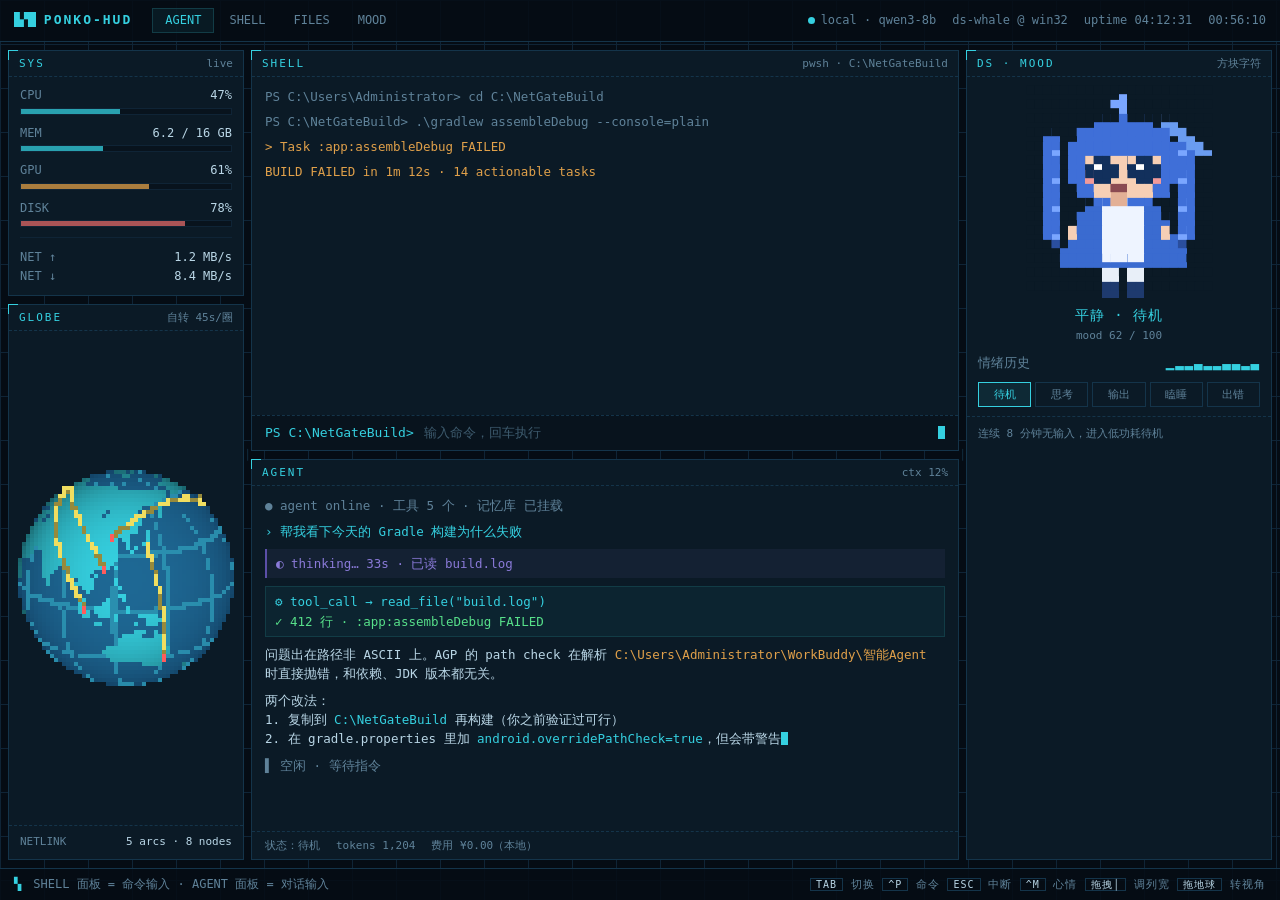
==== commit 5c755734: "显示名统一为 Ponko-HUD: 界面左上角/窗口标题/页面标题/提示文案等 24 处去掉空格改用连字符(与仓库名及标识符一致)" ====
--- a/mockup/index.html
+++ b/mockup/index.html
@@ -3,7 +3,7 @@
 <html lang="zh-CN">
 <head>
 <meta charset="utf-8">
-<title>PONKO HUD · 界面视觉稿</title>
+<title>PONKO-HUD · 界面视觉稿</title>
 <style>
   *{box-sizing:border-box}
   :root{
@@ -110,7 +110,7 @@
 <div class="app">
 
   <div class="bar">
-    <div class="logo"><b>▚</b>PONKO HUD</div>
+    <div class="logo"><b>▚</b>PONKO-HUD</div>
     <div class="tabs">
       <div class="tab on">AGENT</div>
       <div class="tab">SHELL</div>
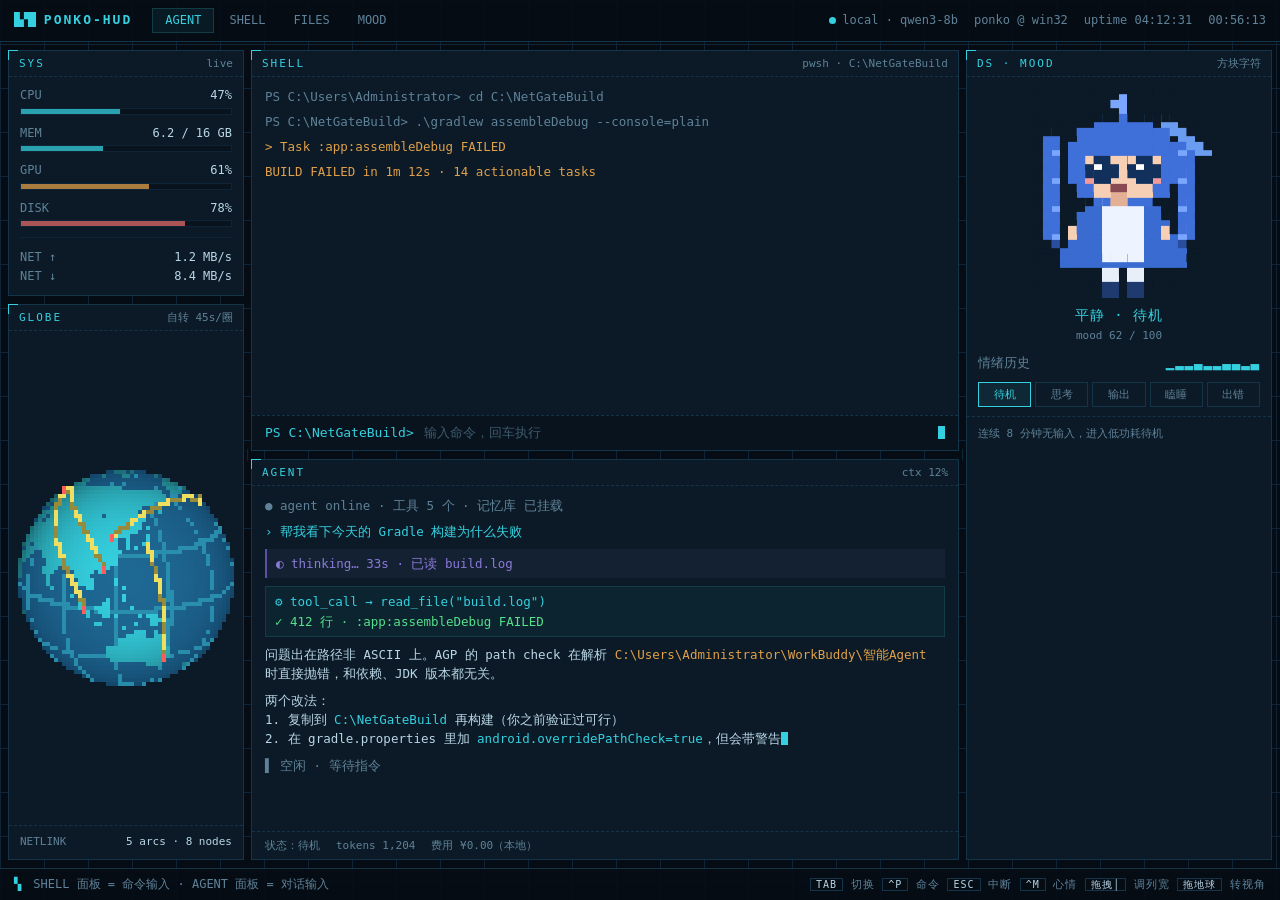
==== commit e1c4aad4: "心情与形象改为每对话一份，心情只由 agent 声明；重开回到关闭前的对话与心情；shell 支持 Tab 补全；发送键左右 Ctrl 都能用；删掉开发期占位角色 ds-whale" ====
--- a/mockup/index.html
+++ b/mockup/index.html
@@ -120,7 +120,7 @@
     <div class="spacer"></div>
     <div class="meta">
       <span><span class="dot"></span>local · qwen3-8b</span>
-      <span id="host">ds-whale @ win32</span>
+      <span id="host">ponko @ win32</span>
       <span>uptime 04:12:31</span>
       <span id="clock">--:--:--</span>
     </div>
